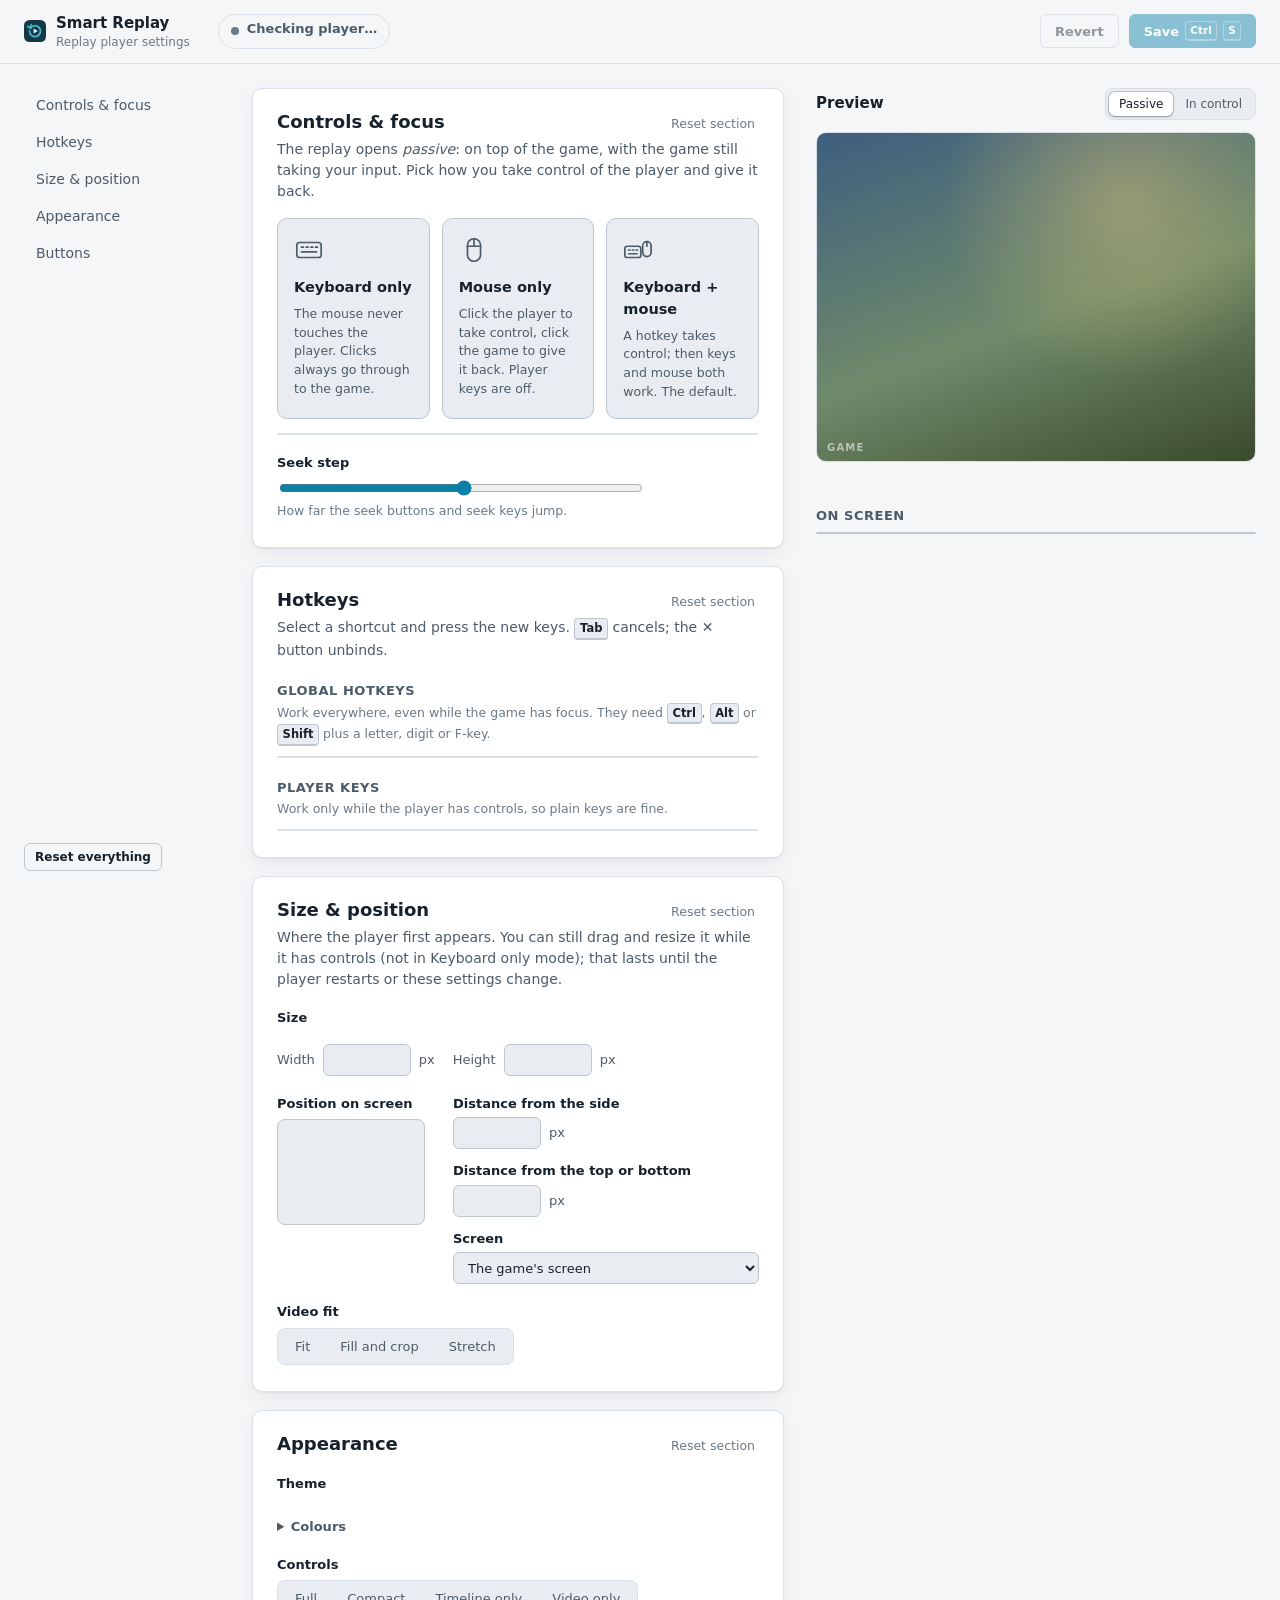
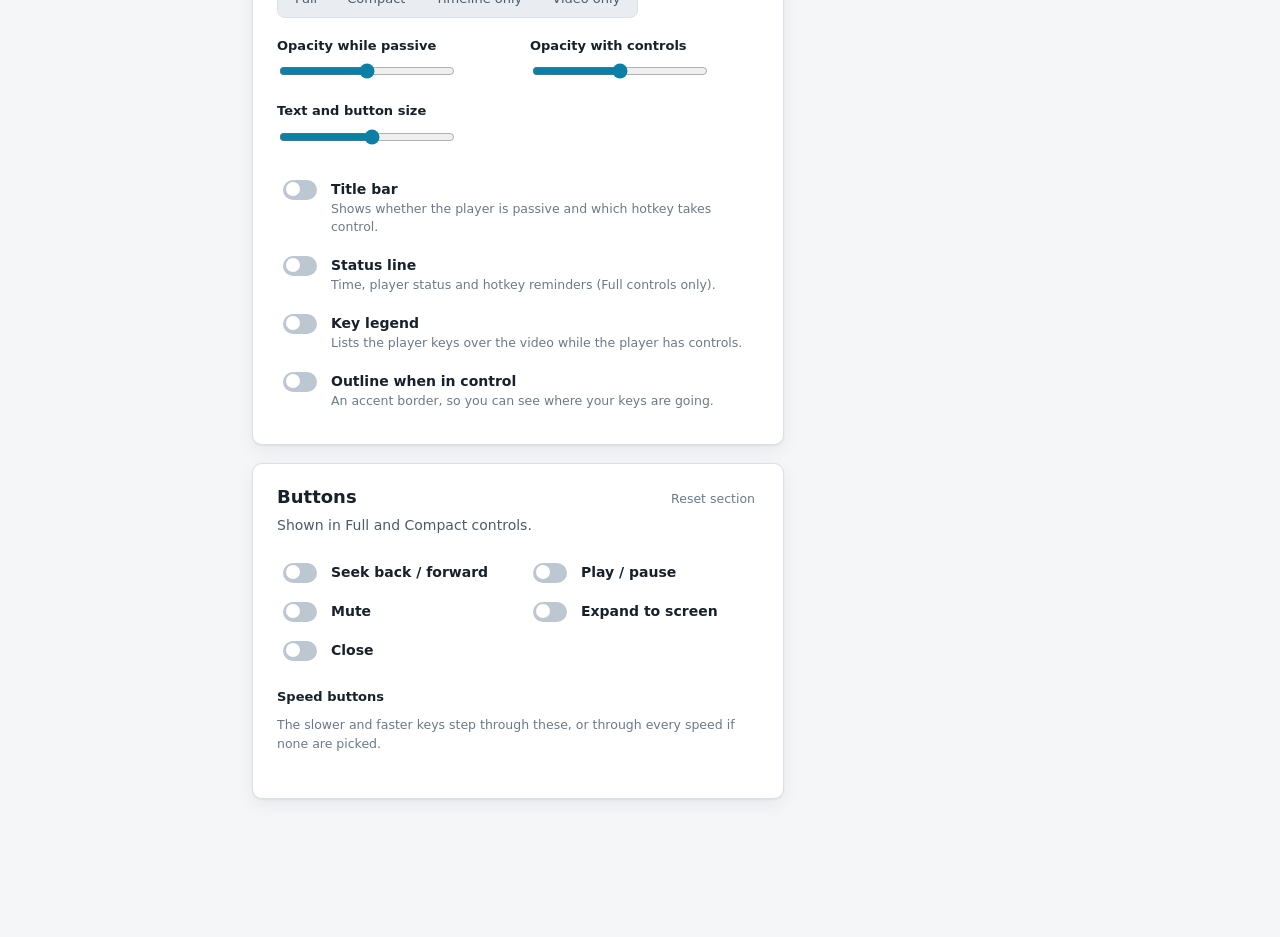
==== smartreplay/frontend/static/index.html @ b8a20a11 "Add replay player settings app A local web page (python -m smartreplay.frontend, or `cli settings`) " ====
<!doctype html>
<html lang="en">
<head>
<meta charset="utf-8">
<meta name="viewport" content="width=device-width, initial-scale=1">
<title>Smart Replay Settings</title>
<link rel="icon" href="icon.svg" type="image/svg+xml">
<link rel="stylesheet" href="app.css">
<script src="app.js" defer></script>
</head>
<body>
<a class="skip" href="#main">Skip to settings</a>

<header class="topbar">
  <div class="brand">
    <img src="icon.svg" alt="" width="22" height="22">
    <div>
      <div class="brand-name">Smart Replay</div>
      <div class="brand-sub">Replay player settings</div>
    </div>
  </div>
  <div class="player-status" id="player-status" role="status" aria-live="polite">
    <span class="dot"></span><span class="label">Checking player…</span>
  </div>
  <div class="actions">
    <span class="dirty" id="dirty" hidden>Unsaved changes</span>
    <button type="button" class="btn ghost" id="revert" disabled>Revert</button>
    <button type="button" class="btn primary" id="save" disabled>
      Save <kbd>Ctrl</kbd><kbd>S</kbd>
    </button>
  </div>
</header>

<div class="layout">
  <nav class="sidenav" aria-label="Sections">
    <a href="#focus">Controls &amp; focus</a>
    <a href="#hotkeys">Hotkeys</a>
    <a href="#size">Size &amp; position</a>
    <a href="#look">Appearance</a>
    <a href="#buttons">Buttons</a>
    <div class="sidenav-foot">
      <button type="button" class="btn ghost small" id="reset-all">Reset everything</button>
      <p class="file" id="file-path"></p>
    </div>
  </nav>

  <main id="main" tabindex="-1">
    <div class="banner error" id="load-error" hidden></div>

    <!-- ============================================================ focus -->
    <section id="focus" aria-labelledby="focus-h">
      <div class="section-head">
        <h2 id="focus-h">Controls &amp; focus</h2>
        <button type="button" class="link" data-reset="input">Reset section</button>
      </div>
      <p class="lede">The replay opens <em>passive</em>: on top of the game, with the game still taking
        your input. Pick how you take control of the player and give it back.</p>

      <fieldset class="mode-cards" data-path="input.mode">
        <legend class="sr-only">Input mode</legend>
        <label class="mode-card">
          <input type="radio" name="input-mode" value="keyboard">
          <span class="mode-icon" aria-hidden="true">
            <svg viewBox="0 0 32 32"><rect x="3" y="8" width="26" height="16" rx="3"/><path d="M8 13h2M13 13h2M18 13h2M23 13h2M8 18h16"/></svg>
          </span>
          <span class="mode-title">Keyboard only</span>
          <span class="mode-desc">The mouse never touches the player. Clicks always go through to the game.</span>
        </label>
        <label class="mode-card">
          <input type="radio" name="input-mode" value="mouse">
          <span class="mode-icon" aria-hidden="true">
            <svg viewBox="0 0 32 32"><rect x="9" y="4" width="14" height="24" rx="7"/><path d="M16 4v8M9 12h14"/></svg>
          </span>
          <span class="mode-title">Mouse only</span>
          <span class="mode-desc">Click the player to take control, click the game to give it back. Player keys are off.</span>
        </label>
        <label class="mode-card">
          <input type="radio" name="input-mode" value="hybrid">
          <span class="mode-icon" aria-hidden="true">
            <svg viewBox="0 0 32 32"><rect x="2" y="12" width="17" height="12" rx="2.5"/><path d="M6 16h1.5M10 16h1.5M14 16h1.5M6 20h9"/><rect x="21" y="7" width="9" height="16" rx="4.5"/><path d="M25.5 7v5"/></svg>
          </span>
          <span class="mode-title">Keyboard + mouse</span>
          <span class="mode-desc">A hotkey takes control; then keys and mouse both work. The default.</span>
        </label>
      </fieldset>

      <div class="behaviour" id="behaviour" aria-live="polite"></div>

      <div class="field">
        <label for="seek-step">Seek step</label>
        <div class="range-row">
          <input type="range" id="seek-step" min="1" max="60" step="1" data-path="input.seek_step_s">
          <output for="seek-step" id="seek-step-out"></output>
        </div>
        <p class="hint">How far the seek buttons and seek keys jump.</p>
      </div>
    </section>

    <!-- ============================================================ hotkeys -->
    <section id="hotkeys" aria-labelledby="hotkeys-h">
      <div class="section-head">
        <h2 id="hotkeys-h">Hotkeys</h2>
        <button type="button" class="link" data-reset="hotkeys,player_keys">Reset section</button>
      </div>
      <p class="lede">Select a shortcut and press the new keys. <kbd>Tab</kbd> cancels;
        the <span class="icon-inline">✕</span> button unbinds.</p>

      <h3>Global hotkeys</h3>
      <p class="hint">Work everywhere, even while the game has focus. They need <kbd>Ctrl</kbd>,
        <kbd>Alt</kbd> or <kbd>Shift</kbd> plus a letter, digit or F-key.</p>
      <div class="keylist" id="global-keys"></div>

      <h3>Player keys</h3>
      <p class="hint" id="player-keys-hint">Work only while the player has controls, so plain keys are fine.</p>
      <div class="banner info" id="mouse-keys-off" hidden>Mouse only mode turns player keys off. They are kept for when you switch back.</div>
      <div class="keylist" id="player-keys"></div>
    </section>

    <!-- ============================================================ size -->
    <section id="size" aria-labelledby="size-h">
      <div class="section-head">
        <h2 id="size-h">Size &amp; position</h2>
        <button type="button" class="link" data-reset="layout">Reset section</button>
      </div>
      <p class="lede">Where the player first appears. You can still drag and resize it while it has
        controls (not in Keyboard only mode); that lasts until the player restarts or these settings change.</p>

      <div class="field">
        <span class="label" id="size-presets-l">Size</span>
        <div class="chips" role="group" aria-labelledby="size-presets-l" id="size-presets"></div>
        <div class="pair">
          <label>Width <input type="number" id="width" min="320" max="1920" step="1" data-path="layout.width"> px</label>
          <label>Height <input type="number" id="height" min="200" max="1200" step="1" data-path="layout.height"> px</label>
        </div>
      </div>

      <div class="field split">
        <div>
          <span class="label" id="anchor-l">Position on screen</span>
          <div class="anchor-grid" role="radiogroup" aria-labelledby="anchor-l" id="anchor-grid"></div>
        </div>
        <div class="stack">
          <label>Distance from the side <span class="num"><input type="number" min="0" max="400" data-path="layout.margin_x"> px</span></label>
          <label>Distance from the top or bottom <span class="num"><input type="number" min="0" max="400" data-path="layout.margin_y"> px</span></label>
          <label>Screen
            <select data-path="layout.screen">
              <option value="game">The game's screen</option>
              <option value="cursor">The screen with the mouse cursor</option>
              <option value="primary">The primary screen</option>
            </select>
          </label>
        </div>
      </div>

      <div class="field">
        <span class="label" id="fill-l">Video fit</span>
        <div class="segmented" role="radiogroup" aria-labelledby="fill-l" data-path="layout.fill">
          <label><input type="radio" name="fill" value="fit"><span>Fit</span></label>
          <label><input type="radio" name="fill" value="crop"><span>Fill and crop</span></label>
          <label><input type="radio" name="fill" value="stretch"><span>Stretch</span></label>
        </div>
      </div>
    </section>

    <!-- ============================================================ look -->
    <section id="look" aria-labelledby="look-h">
      <div class="section-head">
        <h2 id="look-h">Appearance</h2>
        <button type="button" class="link" data-reset="appearance">Reset section</button>
      </div>

      <div class="field">
        <span class="label" id="theme-l">Theme</span>
        <div class="themes" role="radiogroup" aria-labelledby="theme-l" id="themes"></div>
      </div>

      <details class="field colours">
        <summary>Colours</summary>
        <div class="colour-grid" id="colours"></div>
      </details>

      <div class="field">
        <span class="label" id="layout-l">Controls</span>
        <div class="segmented" role="radiogroup" aria-labelledby="layout-l" data-path="appearance.controls">
          <label><input type="radio" name="controls" value="full"><span>Full</span></label>
          <label><input type="radio" name="controls" value="compact"><span>Compact</span></label>
          <label><input type="radio" name="controls" value="timeline"><span>Timeline only</span></label>
          <label><input type="radio" name="controls" value="none"><span>Video only</span></label>
        </div>
      </div>

      <div class="field grid2">
        <label for="op-passive">Opacity while passive
          <span class="range-row"><input type="range" id="op-passive" min="0.2" max="1" step="0.05" data-path="appearance.passive_opacity"><output data-out="appearance.passive_opacity"></output></span>
        </label>
        <label for="op-active">Opacity with controls
          <span class="range-row"><input type="range" id="op-active" min="0.2" max="1" step="0.05" data-path="appearance.active_opacity"><output data-out="appearance.active_opacity"></output></span>
        </label>
        <label for="font-scale">Text and button size
          <span class="range-row"><input type="range" id="font-scale" min="0.75" max="1.5" step="0.05" data-path="appearance.font_scale"><output data-out="appearance.font_scale"></output></span>
        </label>
      </div>

      <div class="field toggles">
        <label class="toggle"><input type="checkbox" data-path="appearance.show_header"><span>Title bar</span><small>Shows whether the player is passive and which hotkey takes control.</small></label>
        <label class="toggle"><input type="checkbox" data-path="appearance.show_status"><span>Status line</span><small>Time, player status and hotkey reminders (Full controls only).</small></label>
        <label class="toggle"><input type="checkbox" data-path="appearance.show_key_hints"><span>Key legend</span><small>Lists the player keys over the video while the player has controls.</small></label>
        <label class="toggle"><input type="checkbox" data-path="appearance.focus_outline"><span>Outline when in control</span><small>An accent border, so you can see where your keys are going.</small></label>
      </div>
    </section>

    <!-- ============================================================ buttons -->
    <section id="buttons" aria-labelledby="buttons-h">
      <div class="section-head">
        <h2 id="buttons-h">Buttons</h2>
        <button type="button" class="link" data-reset="buttons">Reset section</button>
      </div>
      <p class="lede" id="buttons-lede">Shown in Full and Compact controls.</p>

      <div class="field toggles cols">
        <label class="toggle"><input type="checkbox" data-path="buttons.seek"><span>Seek back / forward</span></label>
        <label class="toggle"><input type="checkbox" data-path="buttons.play_pause"><span>Play / pause</span></label>
        <label class="toggle"><input type="checkbox" data-path="buttons.mute"><span>Mute</span></label>
        <label class="toggle"><input type="checkbox" data-path="buttons.expand"><span>Expand to screen</span></label>
        <label class="toggle"><input type="checkbox" data-path="buttons.close"><span>Close</span></label>
      </div>

      <div class="field">
        <span class="label" id="speeds-l">Speed buttons</span>
        <div class="chips" role="group" aria-labelledby="speeds-l" id="speeds"></div>
        <p class="hint">The slower and faster keys step through these, or through every speed if none are picked.</p>
      </div>

      <div class="meter" id="row-meter"></div>
    </section>

    <div class="issues" id="issues" aria-live="polite"></div>
  </main>

  <!-- ============================================================ preview -->
  <aside class="preview" aria-label="Preview">
    <div class="preview-head">
      <h2>Preview</h2>
      <div class="segmented small" role="radiogroup" aria-label="Preview state" id="pv-state">
        <label><input type="radio" name="pv-state" value="passive" checked><span>Passive</span></label>
        <label><input type="radio" name="pv-state" value="controls"><span>In control</span></label>
      </div>
    </div>
    <div class="pv-stage" id="pv-stage">
      <div class="pv-scale" id="pv-scale">
        <div class="pv-player" id="pv-player" aria-hidden="true"></div>
      </div>
    </div>
    <p class="pv-caption" id="pv-caption"></p>

    <h3 class="pv-sub">On screen</h3>
    <div class="pv-screen" id="pv-screen" aria-hidden="true"><div class="pv-screen-player" id="pv-screen-player"></div></div>
    <p class="pv-caption" id="pv-screen-caption"></p>
  </aside>
</div>

<div class="toast" id="toast" role="status" aria-live="polite" hidden></div>
</body>
</html>
---- smartreplay/frontend/static/app.css ----
:root {
  color-scheme: dark;
  --bg: #0d1218;
  --bg-raised: #141b23;
  --bg-sunken: #0a0e13;
  --bg-hover: #1a2430;
  --line: #233040;
  --line-strong: #344659;
  --text: #e3ebf1;
  --text-2: #a7b6c2;
  --text-3: #7a8b9b;
  --accent: #46b6cc;
  --accent-ink: #04191f;
  --accent-soft: rgba(70, 182, 204, .14);
  --danger: #ff8077;
  --danger-soft: rgba(255, 128, 119, .1);
  --warn: #e3b341;
  --warn-soft: rgba(227, 179, 65, .1);
  --ok: #4ac26b;
  --radius: 10px;
  --radius-s: 6px;
  --shadow: 0 1px 0 rgba(255, 255, 255, .03) inset, 0 8px 24px rgba(0, 0, 0, .25);
  --font: "Segoe UI Variable Text", "Segoe UI", system-ui, -apple-system, sans-serif;
  --mono: "Cascadia Mono", Consolas, ui-monospace, monospace;
}
@media (prefers-color-scheme: light) {
  :root:not([data-theme="dark"]) {
    color-scheme: light;
    --bg: #f4f6f8;
    --bg-raised: #ffffff;
    --bg-sunken: #e9edf1;
    --bg-hover: #eef2f5;
    --line: #d9e0e7;
    --line-strong: #bcc7d2;
    --text: #17212b;
    --text-2: #4c5b69;
    --text-3: #6b7a88;
    --accent: #0b7fa6;
    --accent-ink: #ffffff;
    --accent-soft: rgba(11, 127, 166, .1);
    --danger: #c9372c;
    --danger-soft: rgba(201, 55, 44, .08);
    --warn: #9a6700;
    --warn-soft: rgba(154, 103, 0, .08);
    --ok: #1a7f37;
    --shadow: 0 1px 2px rgba(16, 24, 32, .06), 0 6px 18px rgba(16, 24, 32, .06);
  }
}

* { box-sizing: border-box; }
html { scroll-padding-top: 76px; }
body {
  margin: 0;
  background: var(--bg);
  color: var(--text);
  font: 14px/1.5 var(--font);
  -webkit-font-smoothing: antialiased;
}
h2, h3 { margin: 0; line-height: 1.25; }
h2 { font-size: 18px; font-weight: 600; }
h3 { font-size: 13px; font-weight: 600; letter-spacing: .04em; text-transform: uppercase; color: var(--text-2); margin: 22px 0 4px; }
p { margin: 0; }
kbd {
  display: inline-block;
  min-width: 1.6em;
  padding: 0 .4em;
  border: 1px solid var(--line-strong);
  border-bottom-width: 2px;
  border-radius: 4px;
  background: var(--bg-sunken);
  font: 600 11.5px/1.6 var(--font);
  text-align: center;
  color: var(--text);
}
.sr-only { position: absolute; width: 1px; height: 1px; overflow: hidden; clip: rect(0 0 0 0); white-space: nowrap; }
.skip { position: absolute; left: -999px; top: 8px; z-index: 50; padding: 8px 12px; background: var(--accent); color: var(--accent-ink); border-radius: var(--radius-s); }
.skip:focus { left: 8px; }
:focus-visible { outline: 2px solid var(--accent); outline-offset: 2px; }
main:focus { outline: none; }

/* ---------------------------------------------------------------- top bar */
.topbar {
  position: sticky; top: 0; z-index: 20;
  display: flex; align-items: center; gap: 16px;
  padding: 12px 24px;
  background: color-mix(in srgb, var(--bg) 88%, transparent);
  backdrop-filter: blur(10px);
  border-bottom: 1px solid var(--line);
}
.brand { display: flex; align-items: center; gap: 10px; }
.brand-name { font-weight: 650; font-size: 15px; }
.brand-sub { font-size: 12px; color: var(--text-3); margin-top: -2px; }
.player-status {
  display: flex; align-items: center; gap: 8px;
  margin-left: 12px; padding: 4px 12px;
  border: 1px solid var(--line); border-radius: 999px;
  font-size: 12.5px; color: var(--text-2);
  max-width: 46ch; white-space: nowrap; overflow: hidden; text-overflow: ellipsis;
}
.player-status .dot { width: 8px; height: 8px; border-radius: 50%; background: var(--text-3); flex: none; }
.player-status.ok .dot { background: var(--ok); box-shadow: 0 0 0 3px color-mix(in srgb, var(--ok) 25%, transparent); }
.player-status.pending .dot { background: var(--warn); }
.player-status.bad .dot { background: var(--danger); }
.actions { margin-left: auto; display: flex; align-items: center; gap: 10px; }
.dirty { font-size: 12.5px; color: var(--warn); }

.btn {
  display: inline-flex; align-items: center; gap: 6px;
  height: 34px; padding: 0 14px;
  border: 1px solid var(--line-strong); border-radius: var(--radius-s);
  background: var(--bg-raised); color: var(--text);
  font: 600 13px var(--font); cursor: pointer;
}
.btn:hover:not(:disabled) { background: var(--bg-hover); }
.btn:disabled { opacity: .45; cursor: default; }
.btn.primary { background: var(--accent); border-color: var(--accent); color: var(--accent-ink); }
.btn.primary:hover:not(:disabled) { background: color-mix(in srgb, var(--accent) 88%, white); }
.btn.primary kbd { background: transparent; border-color: color-mix(in srgb, var(--accent-ink) 35%, transparent); color: inherit; font-size: 10.5px; }
.btn.ghost { background: transparent; }
.btn.small { height: 28px; padding: 0 10px; font-size: 12px; }
.link { background: none; border: 0; padding: 2px 4px; color: var(--text-3); font: 12.5px var(--font); cursor: pointer; border-radius: 4px; }
.link:hover { color: var(--accent); }

/* ---------------------------------------------------------------- layout */
.layout {
  display: grid;
  grid-template-columns: 196px minmax(0, 1fr) minmax(360px, 440px);
  gap: 0 32px;
  max-width: 1500px;
  margin: 0 auto;
  padding: 0 24px;
}
.sidenav {
  position: sticky; top: 61px; align-self: start;
  display: flex; flex-direction: column; gap: 2px;
  padding: 24px 0;
  height: calc(100vh - 61px);
}
.sidenav a {
  padding: 7px 12px; border-radius: var(--radius-s);
  color: var(--text-2); text-decoration: none; font-weight: 500;
}
.sidenav a:hover { background: var(--bg-hover); color: var(--text); }
.sidenav a.current { background: var(--accent-soft); color: var(--text); box-shadow: inset 2px 0 0 var(--accent); }
.sidenav-foot { margin-top: auto; display: flex; flex-direction: column; gap: 8px; align-items: flex-start; }
.file { font: 11px/1.4 var(--mono); color: var(--text-3); word-break: break-all; }

main { padding: 24px 0 120px; min-width: 0; }
section {
  padding: 22px 24px 26px;
  margin-bottom: 18px;
  background: var(--bg-raised);
  border: 1px solid var(--line);
  border-radius: var(--radius);
  box-shadow: var(--shadow);
}
.section-head { display: flex; align-items: baseline; justify-content: space-between; gap: 12px; margin-bottom: 6px; }
.lede { color: var(--text-2); max-width: 66ch; margin-bottom: 16px; }
.hint { color: var(--text-3); font-size: 12.5px; margin-top: 4px; }
.field { margin-top: 18px; }
.field > label:not(.toggle), .label, .stack > label { display: block; font-weight: 600; font-size: 13px; margin-bottom: 6px; }
.split { display: grid; grid-template-columns: auto 1fr; gap: 28px; align-items: start; }
.stack { display: flex; flex-direction: column; gap: 12px; }
.stack > label { margin: 0; display: flex; flex-direction: column; gap: 4px; }
.grid2 { display: grid; grid-template-columns: repeat(auto-fit, minmax(220px, 1fr)); gap: 14px 24px; }
.grid2 > label { font-weight: 600; font-size: 13px; }
.pair { display: flex; gap: 18px; margin-top: 10px; flex-wrap: wrap; }
.pair label { display: flex; align-items: center; gap: 8px; color: var(--text-2); font-size: 13px; }

input[type="number"], select, input[type="text"] {
  height: 32px; padding: 0 10px;
  background: var(--bg-sunken); color: var(--text);
  border: 1px solid var(--line-strong); border-radius: var(--radius-s);
  font: 13px var(--font);
}
input[type="number"] { width: 88px; }
.num { display: flex; align-items: center; gap: 8px; font-weight: 400; color: var(--text-2); }
select { width: 100%; max-width: 320px; }
input[type="range"] { flex: 1; accent-color: var(--accent); min-width: 120px; }
.range-row { display: flex; align-items: center; gap: 12px; margin-top: 6px; max-width: 420px; }
output { min-width: 4.5ch; font-variant-numeric: tabular-nums; color: var(--text-2); font-weight: 500; }
.invalid { border-color: var(--danger) !important; box-shadow: 0 0 0 1px var(--danger); }

/* ---------------------------------------------------------------- mode cards */
.mode-cards { border: 0; margin: 0; padding: 0; display: grid; grid-template-columns: repeat(3, 1fr); gap: 12px; }
.mode-card {
  position: relative;
  display: flex; flex-direction: column; gap: 6px;
  padding: 16px;
  border: 1px solid var(--line-strong); border-radius: var(--radius);
  background: var(--bg-sunken);
  cursor: pointer;
}
.mode-card:hover { border-color: var(--text-3); }
.mode-card input { position: absolute; opacity: 0; pointer-events: none; }
.mode-card:has(input:checked) { border-color: var(--accent); background: var(--accent-soft); box-shadow: 0 0 0 1px var(--accent); }
.mode-card:has(input:focus-visible) { outline: 2px solid var(--accent); outline-offset: 3px; }
.mode-card:has(input:checked)::after {
  content: "✓"; position: absolute; top: 12px; right: 14px;
  width: 20px; height: 20px; border-radius: 50%;
  background: var(--accent); color: var(--accent-ink);
  font-size: 12px; font-weight: 700; display: grid; place-items: center;
}
.mode-icon svg { width: 30px; height: 30px; fill: none; stroke: var(--text-2); stroke-width: 1.8; stroke-linecap: round; stroke-linejoin: round; }
.mode-card:has(input:checked) .mode-icon svg { stroke: var(--accent); }
.mode-title { font-weight: 650; font-size: 14.5px; }
.mode-desc { color: var(--text-2); font-size: 12.5px; }

.behaviour {
  margin-top: 14px;
  border: 1px solid var(--line); border-radius: var(--radius);
  overflow: hidden;
}
.behaviour table { width: 100%; border-collapse: collapse; font-size: 13px; }
.behaviour th, .behaviour td { text-align: left; padding: 9px 14px; border-top: 1px solid var(--line); vertical-align: top; }
.behaviour tr:first-child th, .behaviour tr:first-child td { border-top: 0; }
.behaviour th { width: 30%; color: var(--text-2); font-weight: 500; background: var(--bg-sunken); }
.behaviour .warn-note { padding: 9px 14px; background: var(--warn-soft); color: var(--warn); font-size: 12.5px; border-top: 1px solid var(--line); }

/* ---------------------------------------------------------------- hotkeys */
.keylist { display: flex; flex-direction: column; margin-top: 10px; border: 1px solid var(--line); border-radius: var(--radius); }
.keyrow {
  display: grid; grid-template-columns: minmax(0, 1fr) auto auto auto; align-items: center; gap: 8px;
  padding: 9px 12px 9px 14px;
  border-top: 1px solid var(--line);
}
.keyrow:first-child { border-top: 0; }
.keyrow.disabled .key-name, .keyrow.disabled .capture { opacity: .45; }
.key-name { font-weight: 550; }
.key-name small { display: block; font-weight: 400; color: var(--text-3); font-size: 12px; }
.key-msg { grid-column: 1 / -1; font-size: 12.5px; margin-top: -2px; }
.key-msg.error { color: var(--danger); }
.key-msg.warning { color: var(--warn); }
.key-msg.ok { color: var(--ok); }
.capture {
  min-width: 190px; height: 34px; padding: 0 10px;
  display: inline-flex; align-items: center; justify-content: center; gap: 4px;
  background: var(--bg-sunken); color: var(--text);
  border: 1px solid var(--line-strong); border-radius: var(--radius-s);
  font: 13px var(--font); cursor: pointer;
}
.capture:hover { border-color: var(--text-3); }
.capture .plus { color: var(--text-3); font-size: 11px; }
.capture .unbound { color: var(--text-3); font-style: italic; }
.capture.recording { border-color: var(--accent); box-shadow: 0 0 0 1px var(--accent); background: var(--accent-soft); }
.capture.recording .prompt { color: var(--accent); font-weight: 600; }
.capture.invalid { border-color: var(--danger); }
.icon-btn {
  width: 30px; height: 30px; display: grid; place-items: center;
  border: 1px solid transparent; border-radius: var(--radius-s);
  background: transparent; color: var(--text-3); cursor: pointer; font-size: 14px;
}
.icon-btn:hover:not(:disabled) { background: var(--bg-hover); color: var(--text); }
.icon-btn:disabled { opacity: .3; cursor: default; }
.reg { font-size: 11.5px; font-weight: 600; padding: 1px 8px; border-radius: 999px; white-space: nowrap; }
.reg.registered { color: var(--ok); background: color-mix(in srgb, var(--ok) 12%, transparent); }
.reg.failed, .reg.invalid { color: var(--danger); background: var(--danger-soft); }
.reg.unbound, .reg.override { color: var(--text-3); background: var(--bg-sunken); }

/* ---------------------------------------------------------------- chips, segmented, anchors */
.chips { display: flex; flex-wrap: wrap; gap: 8px; }
.chip {
  height: 32px; padding: 0 12px;
  border: 1px solid var(--line-strong); border-radius: 999px;
  background: var(--bg-sunken); color: var(--text-2);
  font: 500 13px var(--font); cursor: pointer;
}
.chip small { color: var(--text-3); margin-left: 4px; font-weight: 400; }
.chip:hover { border-color: var(--text-3); color: var(--text); }
.chip[aria-pressed="true"] { border-color: var(--accent); background: var(--accent-soft); color: var(--text); }

.segmented { display: inline-flex; padding: 3px; gap: 2px; background: var(--bg-sunken); border: 1px solid var(--line); border-radius: 8px; flex-wrap: wrap; }
.segmented label { margin: 0; }
.segmented input { position: absolute; opacity: 0; pointer-events: none; }
.segmented span { display: block; padding: 5px 14px; border-radius: 6px; font-size: 13px; font-weight: 500; color: var(--text-2); cursor: pointer; }
.segmented span:hover { color: var(--text); }
.segmented input:checked + span { background: var(--bg-raised); color: var(--text); box-shadow: 0 1px 2px rgba(0, 0, 0, .25), 0 0 0 1px var(--line-strong); }
.segmented input:focus-visible + span { outline: 2px solid var(--accent); outline-offset: 1px; }
.segmented.small span { padding: 3px 10px; font-size: 12px; }

.anchor-grid {
  display: grid; grid-template-columns: repeat(3, 40px); grid-template-rows: repeat(3, 26px); gap: 5px;
  padding: 8px; border: 1px solid var(--line-strong); border-radius: 8px; background: var(--bg-sunken);
  width: max-content;
}
.anchor-grid button {
  border: 1px dashed var(--line-strong); border-radius: 4px; background: transparent; cursor: pointer; padding: 0;
}
.anchor-grid button:hover { border-color: var(--text-3); background: var(--bg-hover); }
.anchor-grid button[aria-checked="true"] { border: 1px solid var(--accent); background: var(--accent); }

/* ---------------------------------------------------------------- themes, colours, toggles */
.themes { display: flex; flex-wrap: wrap; gap: 10px; }
.theme {
  display: flex; flex-direction: column; gap: 6px; align-items: flex-start;
  width: 104px; padding: 8px; border: 1px solid var(--line-strong); border-radius: 8px;
  background: var(--bg-sunken); color: var(--text-2); cursor: pointer; font: 500 12.5px var(--font);
}
.theme:hover { border-color: var(--text-3); }
.theme[aria-checked="true"] { border-color: var(--accent); box-shadow: 0 0 0 1px var(--accent); color: var(--text); }
.swatch { width: 100%; height: 42px; border-radius: 5px; overflow: hidden; display: grid; grid-template-rows: 9px 1fr 12px; border: 1px solid rgba(127, 127, 127, .25); }
.swatch i { display: block; }
.swatch .sw-mid { display: flex; align-items: center; justify-content: center; }
.swatch .sw-mid b { width: 30%; height: 3px; border-radius: 2px; }

.colours summary { cursor: pointer; font-weight: 600; font-size: 13px; color: var(--text-2); width: max-content; }
.colours summary:hover { color: var(--text); }
.colour-grid { display: grid; grid-template-columns: repeat(auto-fill, minmax(200px, 1fr)); gap: 10px 20px; margin-top: 12px; }
.colour { display: flex; align-items: center; gap: 10px; font-size: 13px; color: var(--text-2); }
.colour input[type="color"] { width: 34px; height: 30px; padding: 0; border: 1px solid var(--line-strong); border-radius: 6px; background: none; cursor: pointer; }
.colour input[type="text"] { width: 92px; font-family: var(--mono); font-size: 12.5px; }
.colour span { flex: 1; }

.toggles { display: flex; flex-direction: column; gap: 2px; }
.toggles.cols { display: grid; grid-template-columns: repeat(auto-fill, minmax(220px, 1fr)); gap: 2px 18px; }
.toggle {
  position: relative; display: grid; grid-template-columns: 36px 1fr; column-gap: 12px; align-items: center;
  padding: 8px 6px; margin: 0; border-radius: var(--radius-s); cursor: pointer; font-weight: 550;
}
.toggle:hover { background: var(--bg-hover); }
.toggle input { position: absolute; opacity: 0; pointer-events: none; }
.toggle::before {
  content: ""; grid-row: 1 / span 2; width: 34px; height: 20px; border-radius: 999px;
  background: var(--line-strong); transition: background .15s; align-self: start; margin-top: 1px;
}
.toggle::after {
  content: ""; position: absolute; left: 9px; top: 11px; width: 14px; height: 14px; border-radius: 50%;
  background: #fff; transition: transform .15s;
}
.toggle:has(input:checked)::before { background: var(--accent); }
.toggle:has(input:checked)::after { transform: translateX(14px); }
.toggle:has(input:focus-visible) { outline: 2px solid var(--accent); outline-offset: 1px; }
.toggle small { grid-column: 2; color: var(--text-3); font-weight: 400; font-size: 12.5px; }

.meter { margin-top: 18px; font-size: 12.5px; color: var(--text-2); }
.meter .bar { height: 6px; border-radius: 999px; background: var(--bg-sunken); overflow: hidden; margin-top: 6px; max-width: 420px; border: 1px solid var(--line); }
.meter .bar i { display: block; height: 100%; background: var(--accent); }
.meter.over { color: var(--warn); }
.meter.over .bar i { background: var(--warn); }

/* ---------------------------------------------------------------- banners & issues */
.banner { padding: 10px 14px; border-radius: var(--radius-s); font-size: 13px; margin: 10px 0; }
.banner.info { background: var(--accent-soft); color: var(--text-2); border: 1px solid color-mix(in srgb, var(--accent) 30%, transparent); }
.banner.error { background: var(--danger-soft); color: var(--danger); border: 1px solid color-mix(in srgb, var(--danger) 35%, transparent); }
.field-msg { font-size: 12.5px; margin-top: 6px; }
.field-msg.error { color: var(--danger); }
.field-msg.warning { color: var(--warn); }
.issues:empty { display: none; }
.issues { padding: 14px 18px; border: 1px solid var(--line); border-radius: var(--radius); background: var(--bg-raised); }
.issues h3 { margin-top: 0; }
.issues ul { margin: 6px 0 0; padding-left: 18px; }
.issues li { margin: 3px 0; font-size: 13px; }
.issues li.error { color: var(--danger); }
.issues li.warning { color: var(--warn); }
.issues a { color: inherit; }

.toast {
  position: fixed; bottom: 22px; left: 50%; transform: translateX(-50%); z-index: 40;
  padding: 10px 16px; border-radius: 8px; background: var(--text); color: var(--bg);
  font-weight: 600; font-size: 13px; box-shadow: 0 8px 30px rgba(0, 0, 0, .35);
}
.toast.error { background: var(--danger); color: #fff; }

/* ---------------------------------------------------------------- preview pane */
.preview {
  position: sticky; top: 61px; align-self: start;
  padding: 24px 0;
  max-height: calc(100vh - 61px); overflow: auto;
}
.preview-head { display: flex; align-items: center; justify-content: space-between; margin-bottom: 12px; }
.preview h2 { font-size: 15px; }
.pv-stage {
  position: relative;
  height: 330px;
  border-radius: var(--radius);
  border: 1px solid var(--line);
  overflow: hidden;
  background:
    radial-gradient(circle at 70% 20%, rgba(255, 210, 120, .35), transparent 45%),
    linear-gradient(160deg, #3d5f7f 0%, #6f8a6a 55%, #3b4a2c 100%);
}
.pv-stage::after {
  content: "game"; position: absolute; left: 10px; bottom: 8px;
  font: 600 10px var(--font); letter-spacing: .12em; text-transform: uppercase; color: rgba(255, 255, 255, .55);
}
/* Laid out at the player's real size, then scaled about the stage centre. */
.pv-scale { position: absolute; left: 50%; top: 50%; transform-origin: center; }
.pv-caption { font-size: 12px; color: var(--text-3); margin-top: 8px; min-height: 1.5em; }
.pv-sub { margin-top: 20px; }
.pv-screen {
  position: relative; margin-top: 8px; width: 100%;
  border: 1px solid var(--line-strong); border-radius: 6px;
  background: linear-gradient(160deg, #2c4257, #4b5d45);
  overflow: hidden;
}
.pv-screen-player { position: absolute; border-radius: 2px; box-shadow: 0 2px 8px rgba(0, 0, 0, .4); }

/* The mock player. Sizes come from app.js, mirroring ReplayWindow.qml. */
.pv-player {
  position: relative; display: flex; flex-direction: column; overflow: hidden;
  background: var(--c-bg); color: var(--c-text);
  font-family: "Segoe UI", system-ui, sans-serif;
  box-shadow: 0 12px 40px rgba(0, 0, 0, .45);
}
.pv-header { display: flex; align-items: center; justify-content: space-between; padding: 0 14px; flex: none; background: var(--c-header); }
.pv-player.active .pv-header { background: var(--c-header-active); }
.pv-title { font-weight: 700; letter-spacing: 1px; }
.pv-hint { color: var(--c-muted); white-space: nowrap; overflow: hidden; text-overflow: ellipsis; margin-left: 12px; }
.pv-video { position: relative; flex: 1; min-height: 0; background-repeat: no-repeat; background-position: center; background-image: url("frame.svg"); }
.pv-legend {
  position: absolute; left: 0; right: 0; bottom: 0;
  display: flex; align-items: center; padding: 0 10px;
  background: color-mix(in srgb, var(--c-panel) 82%, transparent);
  color: var(--c-muted); white-space: nowrap; overflow: hidden; text-overflow: ellipsis;
}
.pv-legend b { color: var(--c-text); font-weight: 600; }
.pv-controls { flex: none; background: var(--c-panel); padding: 8px; display: flex; flex-direction: column; }
.pv-row { display: flex; align-items: center; gap: 4px; min-width: 0; overflow: hidden; }
.pv-slider { position: relative; height: 20px; flex: 1; min-width: 0; }
.pv-slider .track { position: absolute; left: 6px; right: 6px; top: 8px; height: 4px; border-radius: 2px; background: color-mix(in srgb, var(--c-text) 22%, var(--c-panel)); }
.pv-slider .fill { position: absolute; left: 0; top: 0; bottom: 0; border-radius: 2px; background: var(--c-accent); }
.pv-slider .knob { position: absolute; top: 4px; width: 12px; height: 12px; margin-left: -6px; border-radius: 50%; background: var(--c-text); }
.pv-btn {
  flex: none; display: grid; place-items: center;
  border-radius: 4px; background: color-mix(in srgb, var(--c-text) 10%, var(--c-panel));
  color: var(--c-text); white-space: nowrap;
}
.pv-btn.on { background: color-mix(in srgb, var(--c-accent) 38%, var(--c-panel)); box-shadow: inset 0 0 0 1px var(--c-accent); }
.pv-player:not(.active) .pv-btn, .pv-player:not(.active) .pv-slider { opacity: .55; }
.pv-time { color: var(--c-text); white-space: nowrap; font-variant-numeric: tabular-nums; flex: none; }
.pv-info { display: flex; gap: 8px; white-space: nowrap; overflow: hidden; color: var(--c-muted); }
.pv-info .pv-time { color: var(--c-text); }
.pv-info .grow { flex: 1; overflow: hidden; text-overflow: ellipsis; }
.pv-outline { position: absolute; inset: 0; border: 2px solid var(--c-accent); pointer-events: none; }
.pv-grip { position: absolute; right: 2px; bottom: 2px; width: 10px; height: 10px; border-right: 2px solid var(--c-muted); border-bottom: 2px solid var(--c-muted); opacity: .6; }

/* ---------------------------------------------------------------- responsive */
@media (max-width: 1260px) {
  .layout { grid-template-columns: minmax(0, 1fr) minmax(320px, 400px); }
  .sidenav { display: none; }
}
@media (max-width: 900px) {
  .layout { grid-template-columns: minmax(0, 1fr); padding: 0 16px; }
  .preview { position: static; max-height: none; order: -1; padding-bottom: 0; }
  .mode-cards { grid-template-columns: 1fr; }
  .split { grid-template-columns: 1fr; }
  .topbar { flex-wrap: wrap; padding: 10px 16px; gap: 8px 12px; }
  .player-status { order: 3; margin-left: 0; max-width: 100%; }
  section { padding: 18px 16px 20px; }
  .keyrow { grid-template-columns: minmax(0, 1fr) auto auto; }
  .keyrow .capture { grid-column: 1 / -1; grid-row: 2; width: 100%; }
}
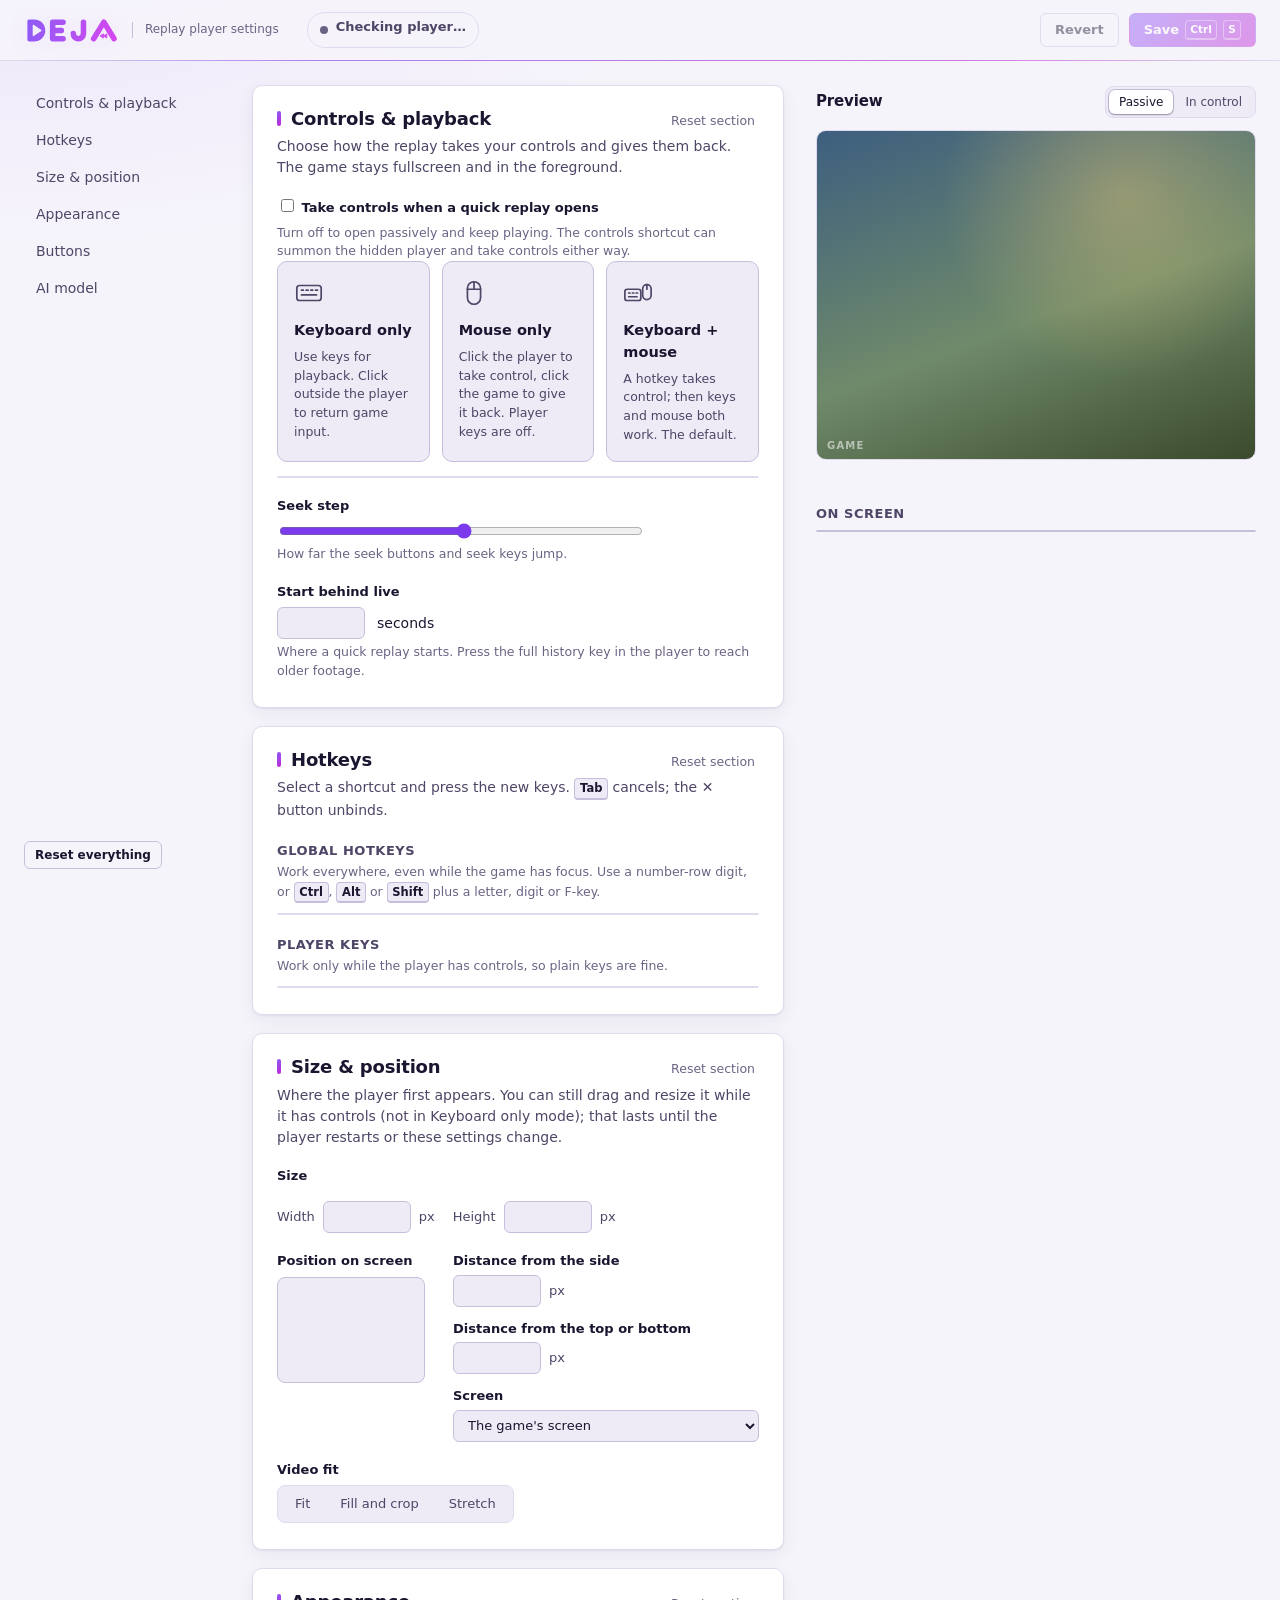
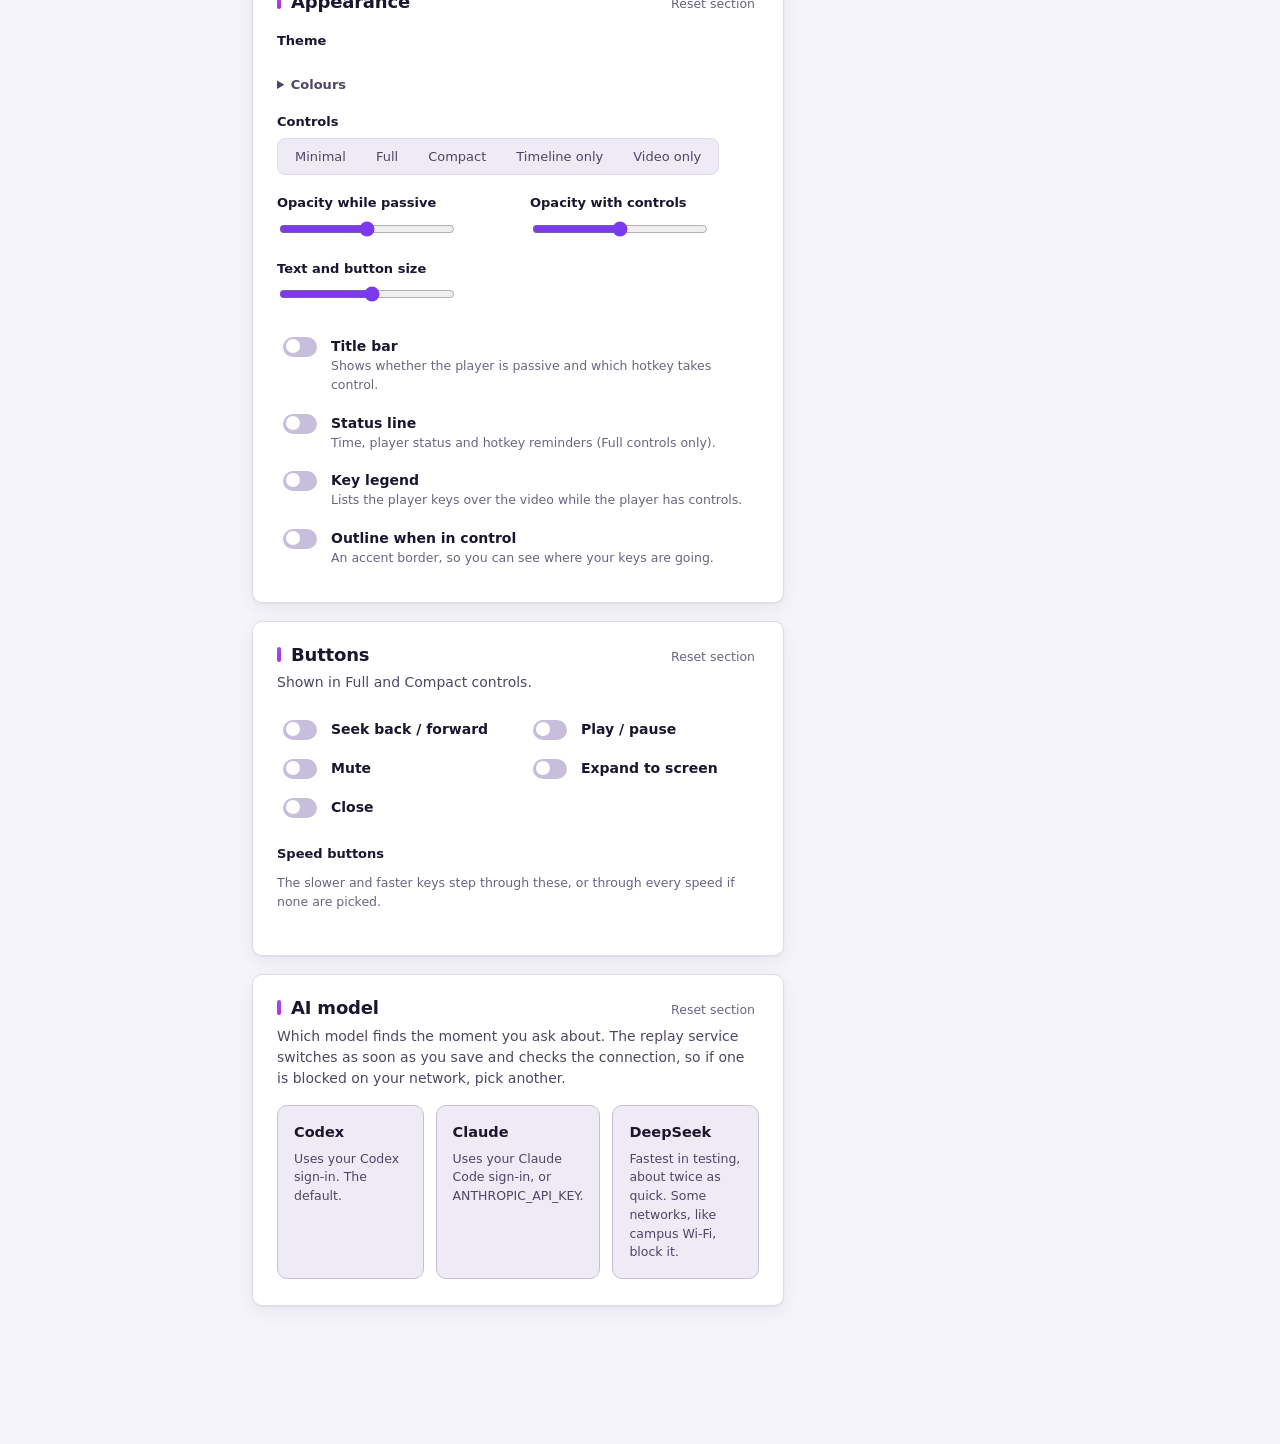
==== commit 044b5295: "Add native session demo, deja desktop app and model providers The Stick Fight demo records a full na" ====
--- a/smartreplay/frontend/static/index.html
+++ b/smartreplay/frontend/static/index.html
@@ -3,7 +3,8 @@
 <head>
 <meta charset="utf-8">
 <meta name="viewport" content="width=device-width, initial-scale=1">
-<title>Smart Replay Settings</title>
+<meta name="theme-color" content="#0e0c14">
+<title>deja</title>
 <link rel="icon" href="icon.svg" type="image/svg+xml">
 <link rel="stylesheet" href="app.css">
 <script src="app.js" defer></script>
@@ -13,11 +14,8 @@
 
 <header class="topbar">
   <div class="brand">
-    <img src="icon.svg" alt="" width="22" height="22">
-    <div>
-      <div class="brand-name">Smart Replay</div>
-      <div class="brand-sub">Replay player settings</div>
-    </div>
+    <img class="logo" src="logo.svg" alt="deja" width="96" height="28">
+    <div class="brand-sub">Replay player settings</div>
   </div>
   <div class="player-status" id="player-status" role="status" aria-live="polite">
     <span class="dot"></span><span class="label">Checking player…</span>
@@ -33,11 +31,12 @@
 
 <div class="layout">
   <nav class="sidenav" aria-label="Sections">
-    <a href="#focus">Controls &amp; focus</a>
+    <a href="#focus">Controls &amp; playback</a>
     <a href="#hotkeys">Hotkeys</a>
     <a href="#size">Size &amp; position</a>
     <a href="#look">Appearance</a>
     <a href="#buttons">Buttons</a>
+    <a href="#model">AI model</a>
     <div class="sidenav-foot">
       <button type="button" class="btn ghost small" id="reset-all">Reset everything</button>
       <p class="file" id="file-path"></p>
@@ -50,11 +49,15 @@
     <!-- ============================================================ focus -->
     <section id="focus" aria-labelledby="focus-h">
       <div class="section-head">
-        <h2 id="focus-h">Controls &amp; focus</h2>
-        <button type="button" class="link" data-reset="input">Reset section</button>
-      </div>
-      <p class="lede">The replay opens <em>passive</em>: on top of the game, with the game still taking
-        your input. Pick how you take control of the player and give it back.</p>
+        <h2 id="focus-h">Controls &amp; playback</h2>
+        <button type="button" class="link" data-reset="input,playback">Reset section</button>
+      </div>
+      <p class="lede">Choose how the replay takes your controls and gives them back. The game stays
+        fullscreen and in the foreground.</p>
+      <div class="field">
+        <label><input type="checkbox" data-path="input.take_controls_on_open"> Take controls when a quick replay opens</label>
+        <p class="hint">Turn off to open passively and keep playing. The controls shortcut can summon the hidden player and take controls either way.</p>
+      </div>
 
       <fieldset class="mode-cards" data-path="input.mode">
         <legend class="sr-only">Input mode</legend>
@@ -64,7 +67,7 @@
             <svg viewBox="0 0 32 32"><rect x="3" y="8" width="26" height="16" rx="3"/><path d="M8 13h2M13 13h2M18 13h2M23 13h2M8 18h16"/></svg>
           </span>
           <span class="mode-title">Keyboard only</span>
-          <span class="mode-desc">The mouse never touches the player. Clicks always go through to the game.</span>
+          <span class="mode-desc">Use keys for playback. Click outside the player to return game input.</span>
         </label>
         <label class="mode-card">
           <input type="radio" name="input-mode" value="mouse">
@@ -94,6 +97,14 @@
         </div>
         <p class="hint">How far the seek buttons and seek keys jump.</p>
       </div>
+      <div class="field">
+        <label for="replay-start">Start behind live</label>
+        <div class="range-row">
+          <input type="number" id="replay-start" min="1" max="300" step="1" data-path="playback.start_behind_live_s">
+          <span>seconds</span>
+        </div>
+        <p class="hint">Where a quick replay starts. Press the full history key in the player to reach older footage.</p>
+      </div>
     </section>
 
     <!-- ============================================================ hotkeys -->
@@ -106,7 +117,7 @@
         the <span class="icon-inline">✕</span> button unbinds.</p>
 
       <h3>Global hotkeys</h3>
-      <p class="hint">Work everywhere, even while the game has focus. They need <kbd>Ctrl</kbd>,
+      <p class="hint">Work everywhere, even while the game has focus. Use a number-row digit, or <kbd>Ctrl</kbd>,
         <kbd>Alt</kbd> or <kbd>Shift</kbd> plus a letter, digit or F-key.</p>
       <div class="keylist" id="global-keys"></div>
 
@@ -182,6 +193,7 @@
       <div class="field">
         <span class="label" id="layout-l">Controls</span>
         <div class="segmented" role="radiogroup" aria-labelledby="layout-l" data-path="appearance.controls">
+          <label><input type="radio" name="controls" value="minimal"><span>Minimal</span></label>
           <label><input type="radio" name="controls" value="full"><span>Full</span></label>
           <label><input type="radio" name="controls" value="compact"><span>Compact</span></label>
           <label><input type="radio" name="controls" value="timeline"><span>Timeline only</span></label>
@@ -232,6 +244,36 @@
       </div>
 
       <div class="meter" id="row-meter"></div>
+    </section>
+
+    <!-- ============================================================ model -->
+    <section id="model" aria-labelledby="model-h">
+      <div class="section-head">
+        <h2 id="model-h">AI model</h2>
+        <button type="button" class="link" data-reset="model">Reset section</button>
+      </div>
+      <p class="lede">Which model finds the moment you ask about. The replay service switches as soon as you
+        save and checks the connection, so if one is blocked on your network, pick another.</p>
+
+      <fieldset class="mode-cards" data-path="model.provider">
+        <legend class="sr-only">Model provider</legend>
+        <label class="mode-card">
+          <input type="radio" name="provider" value="codex">
+          <span class="mode-title">Codex</span>
+          <span class="mode-desc">Uses your Codex sign-in. The default.</span>
+        </label>
+        <label class="mode-card">
+          <input type="radio" name="provider" value="claude">
+          <span class="mode-title">Claude</span>
+          <span class="mode-desc">Uses your Claude Code sign-in, or ANTHROPIC_API_KEY.</span>
+        </label>
+        <label class="mode-card">
+          <input type="radio" name="provider" value="deepseek">
+          <span class="mode-title">DeepSeek</span>
+          <span class="mode-desc">Fastest in testing, about twice as quick. Some networks, like campus Wi-Fi, block it.</span>
+        </label>
+      </fieldset>
+      <div class="banner" id="provider-note" hidden></div>
     </section>
 
     <div class="issues" id="issues" aria-live="polite"></div>
--- a/smartreplay/frontend/static/app.css
+++ b/smartreplay/frontend/static/app.css
@@ -1,17 +1,21 @@
 :root {
   color-scheme: dark;
-  --bg: #0d1218;
-  --bg-raised: #141b23;
-  --bg-sunken: #0a0e13;
-  --bg-hover: #1a2430;
-  --line: #233040;
-  --line-strong: #344659;
-  --text: #e3ebf1;
-  --text-2: #a7b6c2;
-  --text-3: #7a8b9b;
-  --accent: #46b6cc;
-  --accent-ink: #04191f;
-  --accent-soft: rgba(70, 182, 204, .14);
+  /* Smart Replay's own violet. The player keeps its theme; this is the app's. */
+  --bg: #0e0c14;
+  --bg-raised: #15121e;
+  --bg-sunken: #0b0a10;
+  --bg-hover: #1d1929;
+  --line: #262037;
+  --line-strong: #372f4d;
+  --text: #ece8f6;
+  --text-2: #b2a9c8;
+  --text-3: #857c9d;
+  --accent: #a78bfa;
+  --accent-2: #e879f9;
+  --accent-ink: #160b2e;
+  --accent-soft: rgba(167, 139, 250, .14);
+  --brand: linear-gradient(135deg, #8b5cf6 0%, #c026d3 100%);
+  --glow: rgba(139, 92, 246, .16);
   --danger: #ff8077;
   --danger-soft: rgba(255, 128, 119, .1);
   --warn: #e3b341;
@@ -26,18 +30,20 @@
 @media (prefers-color-scheme: light) {
   :root:not([data-theme="dark"]) {
     color-scheme: light;
-    --bg: #f4f6f8;
+    --bg: #f6f4fb;
     --bg-raised: #ffffff;
-    --bg-sunken: #e9edf1;
-    --bg-hover: #eef2f5;
-    --line: #d9e0e7;
-    --line-strong: #bcc7d2;
-    --text: #17212b;
-    --text-2: #4c5b69;
-    --text-3: #6b7a88;
-    --accent: #0b7fa6;
+    --bg-sunken: #eeeaf6;
+    --bg-hover: #f1edf9;
+    --line: #e0daee;
+    --line-strong: #c7bedc;
+    --text: #1c1530;
+    --text-2: #4f4566;
+    --text-3: #6c6384;
+    --accent: #7c3aed;
+    --accent-2: #c026d3;
     --accent-ink: #ffffff;
-    --accent-soft: rgba(11, 127, 166, .1);
+    --accent-soft: rgba(124, 58, 237, .1);
+    --glow: rgba(124, 58, 237, .08);
     --danger: #c9372c;
     --danger-soft: rgba(201, 55, 44, .08);
     --warn: #9a6700;
@@ -51,13 +57,13 @@
 html { scroll-padding-top: 76px; }
 body {
   margin: 0;
-  background: var(--bg);
+  background: radial-gradient(1100px 520px at 0% -8%, var(--glow), transparent 62%) fixed, var(--bg);
   color: var(--text);
   font: 14px/1.5 var(--font);
   -webkit-font-smoothing: antialiased;
 }
 h2, h3 { margin: 0; line-height: 1.25; }
-h2 { font-size: 18px; font-weight: 600; }
+h2 { font: 600 18px/1.25 "Segoe UI Variable Display", var(--font); letter-spacing: -.01em; }
 h3 { font-size: 13px; font-weight: 600; letter-spacing: .04em; text-transform: uppercase; color: var(--text-2); margin: 22px 0 4px; }
 p { margin: 0; }
 kbd {
@@ -87,9 +93,14 @@
   backdrop-filter: blur(10px);
   border-bottom: 1px solid var(--line);
 }
-.brand { display: flex; align-items: center; gap: 10px; }
-.brand-name { font-weight: 650; font-size: 15px; }
-.brand-sub { font-size: 12px; color: var(--text-3); margin-top: -2px; }
+.topbar::after {
+  content: ""; position: absolute; left: 0; right: 0; bottom: -1px; height: 1px;
+  background: linear-gradient(90deg, transparent, var(--accent) 25%, var(--accent-2) 75%, transparent);
+  opacity: .55;
+}
+.brand { display: flex; align-items: center; gap: 12px; }
+.brand .logo { display: block; height: 28px; width: auto; filter: drop-shadow(0 2px 10px var(--glow)); }
+.brand-sub { font-size: 12px; color: var(--text-3); padding-left: 12px; border-left: 1px solid var(--line-strong); line-height: 1.3; }
 .player-status {
   display: flex; align-items: center; gap: 8px;
   margin-left: 12px; padding: 4px 12px;
@@ -113,9 +124,9 @@
 }
 .btn:hover:not(:disabled) { background: var(--bg-hover); }
 .btn:disabled { opacity: .45; cursor: default; }
-.btn.primary { background: var(--accent); border-color: var(--accent); color: var(--accent-ink); }
-.btn.primary:hover:not(:disabled) { background: color-mix(in srgb, var(--accent) 88%, white); }
-.btn.primary kbd { background: transparent; border-color: color-mix(in srgb, var(--accent-ink) 35%, transparent); color: inherit; font-size: 10.5px; }
+.btn.primary { background: var(--brand); border-color: transparent; color: #fff; }
+.btn.primary:hover:not(:disabled) { box-shadow: 0 4px 18px -4px color-mix(in srgb, var(--accent) 70%, transparent); filter: brightness(1.08); }
+.btn.primary kbd { background: transparent; border-color: rgba(255, 255, 255, .4); color: inherit; font-size: 10.5px; }
 .btn.ghost { background: transparent; }
 .btn.small { height: 28px; padding: 0 10px; font-size: 12px; }
 .link { background: none; border: 0; padding: 2px 4px; color: var(--text-3); font: 12.5px var(--font); cursor: pointer; border-radius: 4px; }
@@ -155,6 +166,10 @@
   box-shadow: var(--shadow);
 }
 .section-head { display: flex; align-items: baseline; justify-content: space-between; gap: 12px; margin-bottom: 6px; }
+.section-head h2::before {
+  content: ""; display: inline-block; width: 4px; height: 15px; margin-right: 10px; vertical-align: -1px;
+  border-radius: 2px; background: var(--brand);
+}
 .lede { color: var(--text-2); max-width: 66ch; margin-bottom: 16px; }
 .hint { color: var(--text-3); font-size: 12.5px; margin-top: 4px; }
 .field { margin-top: 18px; }
@@ -341,6 +356,7 @@
 /* ---------------------------------------------------------------- banners & issues */
 .banner { padding: 10px 14px; border-radius: var(--radius-s); font-size: 13px; margin: 10px 0; }
 .banner.info { background: var(--accent-soft); color: var(--text-2); border: 1px solid color-mix(in srgb, var(--accent) 30%, transparent); }
+.banner.warn { background: var(--warn-soft); color: var(--warn); border: 1px solid color-mix(in srgb, var(--warn) 35%, transparent); }
 .banner.error { background: var(--danger-soft); color: var(--danger); border: 1px solid color-mix(in srgb, var(--danger) 35%, transparent); }
 .field-msg { font-size: 12.5px; margin-top: 6px; }
 .field-msg.error { color: var(--danger); }
@@ -379,12 +395,16 @@
     radial-gradient(circle at 70% 20%, rgba(255, 210, 120, .35), transparent 45%),
     linear-gradient(160deg, #3d5f7f 0%, #6f8a6a 55%, #3b4a2c 100%);
 }
+.pv-stage.has-footage { background: #000; box-shadow: 0 18px 50px -24px color-mix(in srgb, var(--accent) 55%, transparent); }
+/* The game behind the player: the same recording further along, dimmed and
+   softened so a borderless player still reads as the thing in front. */
+.pv-backdrop { position: absolute; inset: -8px; width: calc(100% + 16px); height: calc(100% + 16px); object-fit: cover; filter: brightness(.62) blur(2.5px); }
 .pv-stage::after {
-  content: "game"; position: absolute; left: 10px; bottom: 8px;
+  content: "game"; position: absolute; left: 10px; bottom: 8px; z-index: 2;
   font: 600 10px var(--font); letter-spacing: .12em; text-transform: uppercase; color: rgba(255, 255, 255, .55);
 }
 /* Laid out at the player's real size, then scaled about the stage centre. */
-.pv-scale { position: absolute; left: 50%; top: 50%; transform-origin: center; }
+.pv-scale { position: absolute; left: 50%; top: 50%; transform-origin: center; z-index: 1; }
 .pv-caption { font-size: 12px; color: var(--text-3); margin-top: 8px; min-height: 1.5em; }
 .pv-sub { margin-top: 20px; }
 .pv-screen {
@@ -404,9 +424,16 @@
 }
 .pv-header { display: flex; align-items: center; justify-content: space-between; padding: 0 14px; flex: none; background: var(--c-header); }
 .pv-player.active .pv-header { background: var(--c-header-active); }
-.pv-title { font-weight: 700; letter-spacing: 1px; }
-.pv-hint { color: var(--c-muted); white-space: nowrap; overflow: hidden; text-overflow: ellipsis; margin-left: 12px; }
-.pv-video { position: relative; flex: 1; min-height: 0; background-repeat: no-repeat; background-position: center; background-image: url("frame.svg"); }
+.pv-hint { color: var(--c-muted); white-space: nowrap; overflow: hidden; text-overflow: ellipsis; margin-left: auto; }
+.pv-video { position: relative; flex: 1; min-height: 0; overflow: hidden; background-repeat: no-repeat; background-position: center; background-image: url("frame.svg"); }
+.pv-video.live { background-image: none; }
+.pv-player.zoomed .pv-video { cursor: grab; }
+/* Positioned like ReplayWindow.qml's magnified picture: offset and size as fractions of the frame. */
+.pv-footage { position: absolute; display: block; }
+.pv-badge {
+  position: absolute; left: 8px; top: 8px; z-index: 1; padding: 3px 6px; border-radius: 4px;
+  background: color-mix(in srgb, var(--c-panel) 82%, transparent); color: var(--c-text); font-weight: 700;
+}
 .pv-legend {
   position: absolute; left: 0; right: 0; bottom: 0;
   display: flex; align-items: center; padding: 0 10px;
@@ -414,6 +441,9 @@
   color: var(--c-muted); white-space: nowrap; overflow: hidden; text-overflow: ellipsis;
 }
 .pv-legend b { color: var(--c-text); font-weight: 600; }
+.pv-legend { z-index: 1; }
+.pv-line { position: absolute; z-index: 1; left: 0; right: 0; bottom: 0; height: 3px; background: color-mix(in srgb, var(--c-bg) 55%, transparent); }
+.pv-line .fill { position: absolute; left: 0; top: 0; bottom: 0; background: var(--c-accent); }
 .pv-controls { flex: none; background: var(--c-panel); padding: 8px; display: flex; flex-direction: column; }
 .pv-row { display: flex; align-items: center; gap: 4px; min-width: 0; overflow: hidden; }
 .pv-slider { position: relative; height: 20px; flex: 1; min-width: 0; }
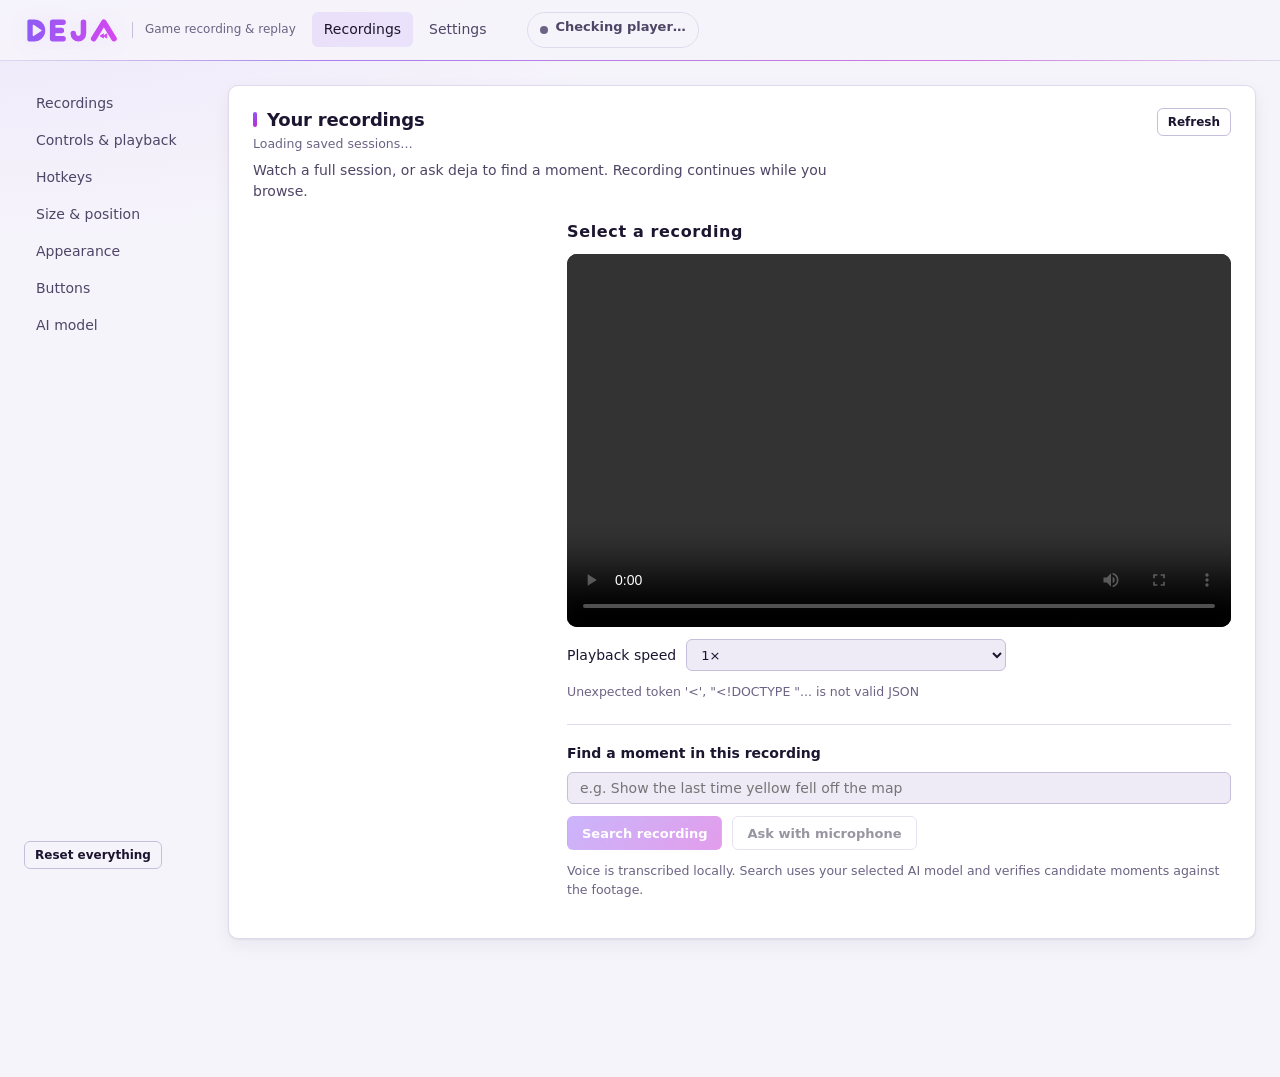
==== commit 2d31e376: "Integrate deja recorder lifecycle and searchable recordings Start the replay service with deja, reco" ====
--- a/smartreplay/frontend/static/index.html
+++ b/smartreplay/frontend/static/index.html
@@ -8,15 +8,20 @@
 <link rel="icon" href="icon.svg" type="image/svg+xml">
 <link rel="stylesheet" href="app.css">
 <script src="app.js" defer></script>
+<script src="recordings.js" defer></script>
 </head>
-<body>
+<body class="recordings-view">
 <a class="skip" href="#main">Skip to settings</a>
 
 <header class="topbar">
   <div class="brand">
     <img class="logo" src="logo.svg" alt="deja" width="96" height="28">
-    <div class="brand-sub">Replay player settings</div>
+    <div class="brand-sub">Game recording &amp; replay <span id="app-version"></span></div>
   </div>
+  <nav class="app-tabs" aria-label="App views">
+    <a href="#recordings" id="tab-recordings">Recordings</a>
+    <a href="#focus" id="tab-settings">Settings</a>
+  </nav>
   <div class="player-status" id="player-status" role="status" aria-live="polite">
     <span class="dot"></span><span class="label">Checking player…</span>
   </div>
@@ -31,6 +36,7 @@
 
 <div class="layout">
   <nav class="sidenav" aria-label="Sections">
+    <a href="#recordings">Recordings</a>
     <a href="#focus">Controls &amp; playback</a>
     <a href="#hotkeys">Hotkeys</a>
     <a href="#size">Size &amp; position</a>
@@ -46,6 +52,36 @@
   <main id="main" tabindex="-1">
     <div class="banner error" id="load-error" hidden></div>
 
+    <section id="recordings" aria-labelledby="recordings-h">
+      <div class="section-head">
+        <div><h2 id="recordings-h">Your recordings</h2><p class="hint" id="recording-count">Loading saved sessions…</p></div>
+        <button type="button" class="btn ghost small" id="recording-refresh">Refresh</button>
+      </div>
+      <p class="lede">Watch a full session, or ask deja to find a moment. Recording continues while you browse.</p>
+      <div class="recordings-grid">
+        <div id="recording-list" class="recording-list" aria-label="Saved recording sessions"></div>
+        <div class="recording-viewer">
+          <h3 id="recording-title">Select a recording</h3>
+          <video id="recording-video" controls playsinline preload="metadata" aria-label="Recording playback"></video>
+          <div class="recording-toolbar"><label for="recording-speed">Playback speed</label>
+            <select id="recording-speed"><option value="0.5">0.5×</option><option value="1" selected>1×</option><option value="1.5">1.5×</option><option value="2">2×</option></select>
+          </div>
+          <p id="recording-message" class="hint" role="status">Choose a session from the list to start watching.</p>
+          <form id="recording-search-form" class="recording-search-form">
+            <label for="recording-question">Find a moment in this recording</label>
+            <input id="recording-question" type="text" maxlength="800" placeholder="e.g. Show the last time yellow fell off the map" autocomplete="off">
+            <div class="recording-search-actions">
+              <button id="recording-search" type="submit" class="btn primary" disabled>Search recording</button>
+              <button id="recording-voice" type="button" class="btn ghost" disabled>Ask with microphone</button>
+            </div>
+            <p class="hint">Voice is transcribed locally. Search uses your selected AI model and verifies candidate moments against the footage.</p>
+          </form>
+          <p id="recording-search-status" class="hint" role="status" aria-live="polite"></p>
+          <div id="recording-results" class="recording-results"></div>
+        </div>
+      </div>
+    </section>
+
     <!-- ============================================================ focus -->
     <section id="focus" aria-labelledby="focus-h">
       <div class="section-head">
--- a/smartreplay/frontend/static/app.css
+++ b/smartreplay/frontend/static/app.css
@@ -27,6 +27,31 @@
   --font: "Segoe UI Variable Text", "Segoe UI", system-ui, -apple-system, sans-serif;
   --mono: "Cascadia Mono", Consolas, ui-monospace, monospace;
 }
+
+.app-tabs { display: flex; gap: 4px; }
+.app-tabs a { color: var(--text-2); text-decoration: none; padding: 7px 12px; border-radius: var(--radius-s); }
+.app-tabs a[aria-current="page"] { color: var(--text); background: var(--accent-soft); }
+body:not(.recordings-view) #recordings { display: none; }
+body.recordings-view main > section:not(#recordings), body.recordings-view .preview,
+body.recordings-view #issues, body.recordings-view .topbar .actions { display: none; }
+body.recordings-view .layout { grid-template-columns: 172px minmax(0, 1fr); }
+.recordings-grid { display: grid; grid-template-columns: minmax(220px, 290px) minmax(0, 1fr); gap: 24px; margin-top: 20px; }
+.recording-list { display: flex; flex-direction: column; gap: 10px; max-height: 680px; overflow-y: auto; padding: 2px; }
+.recording-card { display: flex; flex-direction: column; gap: 6px; width: 100%; text-align: left; padding: 15px; color: var(--text); background: var(--bg-sunken); border: 1px solid var(--line); border-radius: var(--radius); cursor: pointer; font: inherit; }
+.recording-card span, .recording-card small { color: var(--text-2); font-size: 12px; }
+.recording-card:hover, .recording-card.selected { border-color: var(--accent); background: var(--accent-soft); }
+.recording-viewer { min-width: 0; }
+.recording-viewer h3 { margin: 0 0 12px; color: var(--text); font-size: 16px; text-transform: none; }
+#recording-video { display: block; width: 100%; aspect-ratio: 16/9; background: #050507; border-radius: var(--radius); }
+.recording-toolbar, .recording-search-actions { display: flex; align-items: center; gap: 10px; margin: 12px 0; flex-wrap: wrap; }
+.recording-search-form { margin-top: 22px; padding-top: 18px; border-top: 1px solid var(--line); }
+.recording-search-form > label { display: block; font-weight: 600; margin-bottom: 8px; }
+#recording-question { width: 100%; padding: 12px; background: var(--bg-sunken); color: var(--text); border: 1px solid var(--line-strong); border-radius: var(--radius-s); font: inherit; }
+.recording-results { display: grid; gap: 8px; margin-top: 12px; }
+.recording-result { text-align: left; color: var(--text); background: var(--accent-soft); border: 1px solid var(--line-strong); border-radius: var(--radius-s); padding: 12px; cursor: pointer; font: inherit; }
+.recording-empty { color: var(--text-2); padding: 18px 10px; }
+@media (max-width: 1260px) { body.recordings-view .layout { grid-template-columns: minmax(0, 1fr); } }
+@media (max-width: 900px) { .recordings-grid { grid-template-columns: minmax(0, 1fr); } .recording-list { max-height: 230px; } .topbar { flex-wrap: wrap; } }
 @media (prefers-color-scheme: light) {
   :root:not([data-theme="dark"]) {
     color-scheme: light;
@@ -430,6 +455,7 @@
 .pv-player.zoomed .pv-video { cursor: grab; }
 /* Positioned like ReplayWindow.qml's magnified picture: offset and size as fractions of the frame. */
 .pv-footage { position: absolute; display: block; }
+.pv-history { position: absolute; right: 14px; top: 14px; z-index: 1; }
 .pv-badge {
   position: absolute; left: 8px; top: 8px; z-index: 1; padding: 3px 6px; border-radius: 4px;
   background: color-mix(in srgb, var(--c-panel) 82%, transparent); color: var(--c-text); font-weight: 700;
